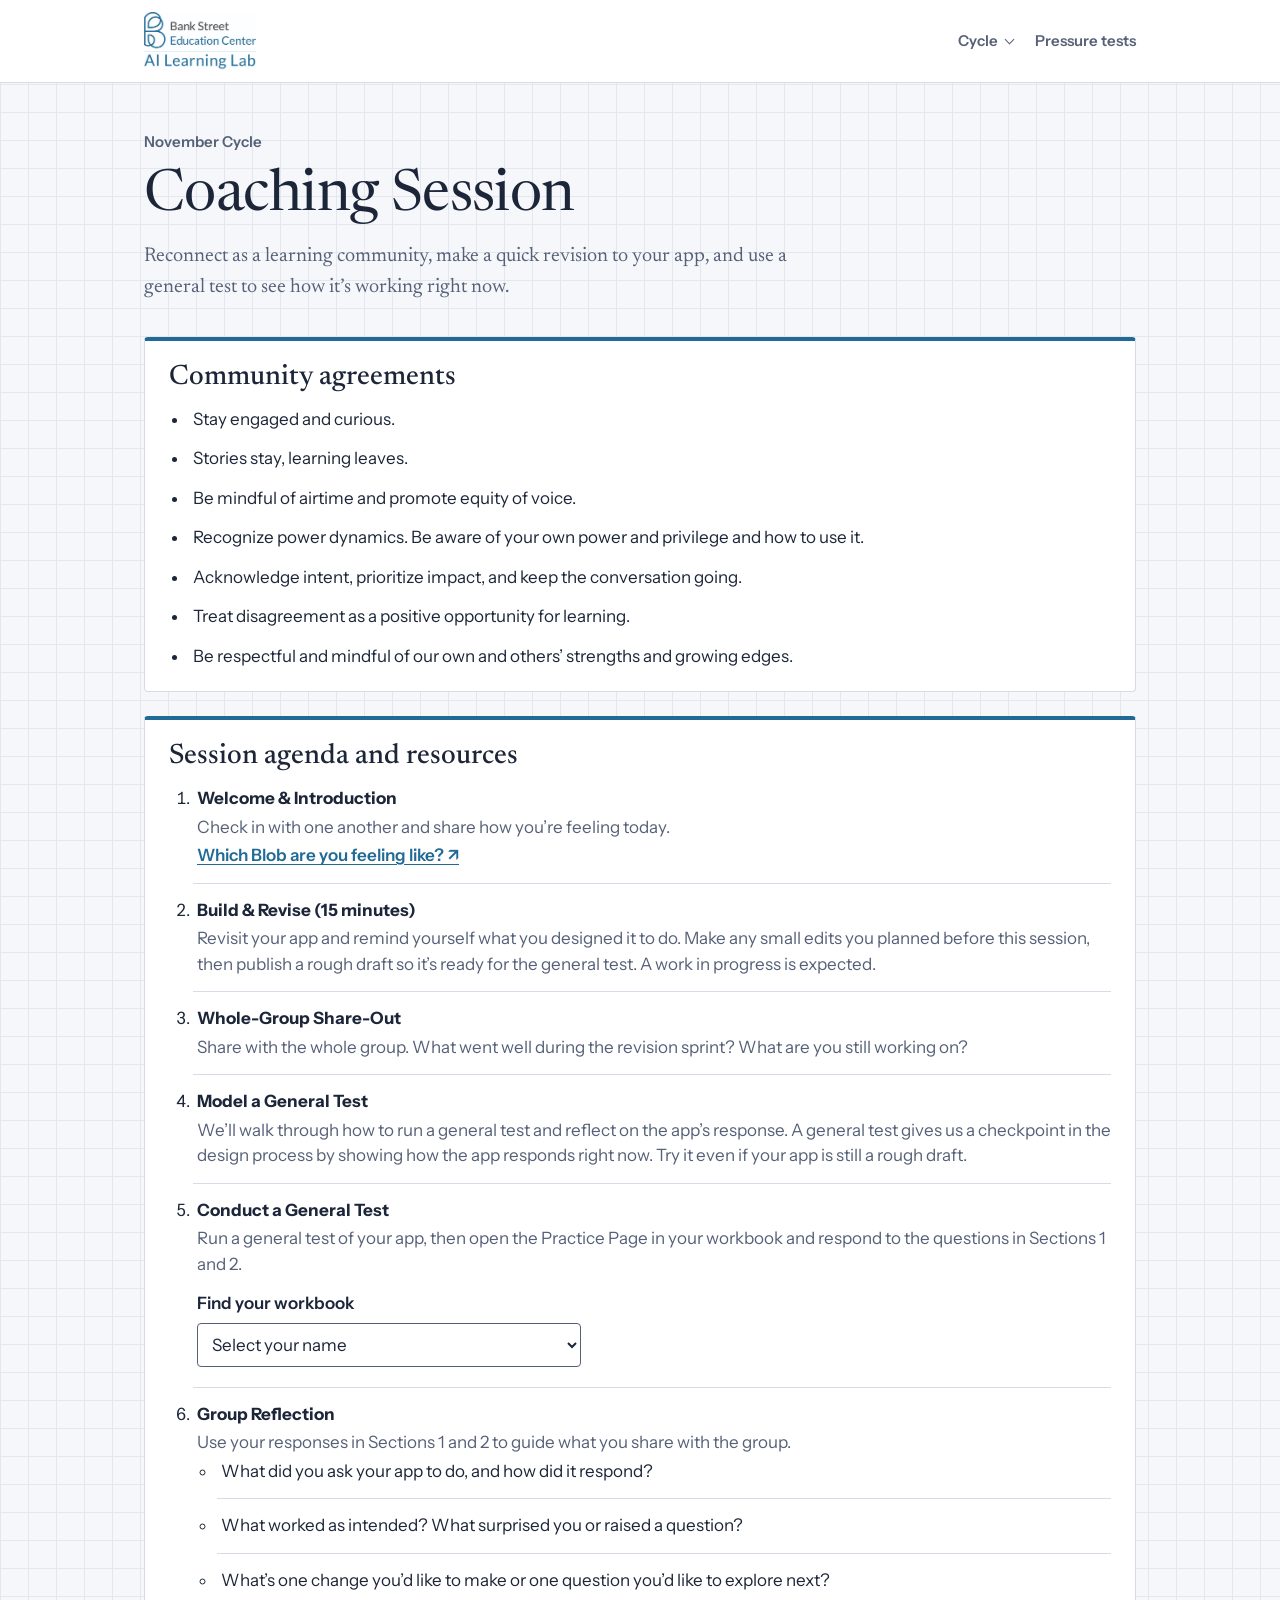
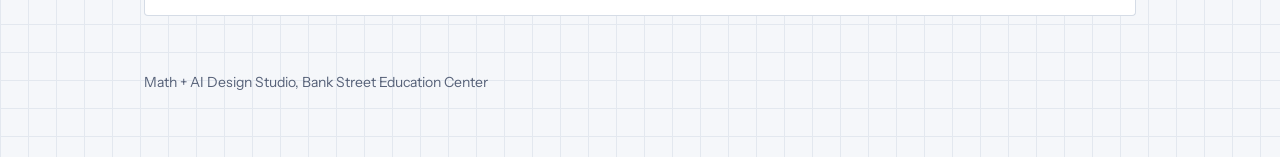
==== index.html @ d67d72a9 "Add files via upload" ====
<!DOCTYPE html>
<html lang="en">
<head>
<meta charset="utf-8">
<meta name="viewport" content="width=device-width, initial-scale=1, viewport-fit=cover">
<title>November Cycle · Math + AI Design Studio</title>
<link rel="preconnect" href="https://fonts.googleapis.com">
<link rel="preconnect" href="https://fonts.gstatic.com" crossorigin>
<link href="https://fonts.googleapis.com/css2?family=Instrument+Sans:wght@400;500;600;700&family=Newsreader:ital,opsz,wght@0,6..72,400;0,6..72,500;1,6..72,400&display=swap" rel="stylesheet">
<link rel="stylesheet" href="/styles.css">
</head>
<body>
<nav class="site-nav" id="site-nav" aria-label="Studio navigation">
  <div class="inner">
    <span class="brand">
      <img src="/ed-center-ai-logo.jpg" alt="Bank Street Education Center AI Learning Lab" width="512" height="266">
    </span>
    <ul>
      <li>
        <details class="cycle-menu">
          <summary>Cycle</summary>
          <ul class="cycle-options">
            <li><a href="/" aria-current="page">November Cycle</a></li>
            <li><a href="/december-cycle.html">December Cycle</a></li>
          </ul>
        </details>
      </li>
      <li><a href="/pressure-tests.html">Pressure tests</a></li>
    </ul>
  </div>
</nav>
<main class="wrap">
  <p class="coach-date">November Cycle</p>
  <h1>Coaching Session</h1>
  <p class="lede">Reconnect as a learning community, make a quick revision to your app, and use a general test to see how it’s working right now.</p>
  <div class="coach-sections">
    <section class="coach-card" aria-labelledby="agreements">
      <h2 id="agreements">Community agreements</h2>
      <ul>
        <li>Stay engaged and curious.</li>
        <li>Stories stay, learning leaves.</li>
        <li>Be mindful of airtime and promote equity of voice.</li>
        <li>Recognize power dynamics. Be aware of your own power and privilege and how to use it.</li>
        <li>Acknowledge intent, prioritize impact, and keep the conversation going.</li>
        <li>Treat disagreement as a positive opportunity for learning.</li>
        <li>Be respectful and mindful of our own and others’ strengths and growing edges.</li>
      </ul>
    </section>
    <section class="coach-card" aria-labelledby="agenda">
      <h2 id="agenda">Session agenda and resources</h2>
      <ol>
        <li>
          <strong>Welcome &amp; Introduction</strong>
          <p>Check in with one another and share how you’re feeling today.</p>
          <a href="/community-builder.jpg" target="_blank" rel="noopener">Which Blob are you feeling like? ↗</a>
        </li>
        <li>
          <strong>Build &amp; Revise (15 minutes)</strong>
          <p>Revisit your app and remind yourself what you designed it to do. Make any small edits you planned before this session, then publish a rough draft so it’s ready for the general test. A work in progress is expected.</p>
        </li>
        <li>
          <strong>Whole-Group Share-Out</strong>
          <p>Share with the whole group. What went well during the revision sprint? What are you still working on?</p>
        </li>
        <li>
          <strong>Model a General Test</strong>
          <p>We’ll walk through how to run a general test and reflect on the app’s response. A general test gives us a checkpoint in the design process by showing how the app responds right now. Try it even if your app is still a rough draft.</p>
        </li>
        <li>
          <strong>Conduct a General Test</strong>
          <p>Run a general test of your app, then open the Practice Page in your workbook and respond to the questions in Sections 1 and 2.</p>
          <div class="participant-apps" data-workbook-lookup>
            <label for="own-workbook">Find your workbook</label>
            <select id="own-workbook" disabled>
              <option value="">Select your name</option>
            </select>
            <p class="participant-status" role="status"></p>
            <div class="participant-result" aria-live="polite">
              <a data-workbook-link target="_blank" rel="noopener noreferrer" hidden></a>
            </div>
            <noscript><p>Enable JavaScript to look up a workbook by name.</p></noscript>
          </div>
        </li>
        <li>
          <strong>Group Reflection</strong>
          <p>Use your responses in Sections 1 and 2 to guide what you share with the group.</p>
          <ul>
            <li>What did you ask your app to do, and how did it respond?</li>
            <li>What worked as intended? What surprised you or raised a question?</li>
            <li>What’s one change you’d like to make or one question you’d like to explore next?</li>
          </ul>
        </li>
      </ol>
    </section>
  </div>
  <footer>Math + AI Design Studio, Bank Street Education Center</footer>
</main>
<script src="./participant-workbooks.js" defer></script>
<script src="/cycle-menu.js" defer></script>
</body>
</html>
---- styles.css ----
:root{
  --bg:#F5F7FA; --grid:#E3E8EF; --surface:#FFFFFF; --ink:#1C2638; --muted:#566178; --line:#D5DCE6;
  --c-bias:#005A98; --c-syc:#F0612E; --c-tp:#00A1E2; --c-site:#216A95;
  --chip:#EEF1F6; --onaccent:#FFFFFF;
  --serif:"Newsreader", Georgia, "Times New Roman", serif;
  --sans:"Instrument Sans", "Helvetica Neue", Arial, sans-serif;
  color-scheme: light;
  box-sizing:border-box;
  padding-top:env(safe-area-inset-top,0px);
  padding-bottom:env(safe-area-inset-bottom,0px);
}
@media (prefers-color-scheme: dark){
  :root:not([data-theme="light"]){
    --bg:#121821; --grid:#1C2430; --surface:#18202C; --ink:#E7ECF3; --muted:#A3AEBF; --line:#2C3747;
    --c-bias:#B7E2EE; --c-syc:#F0612E; --c-tp:#00A1E2; --c-site:#85ADC5; --chip:#222C3A; --onaccent:#121821; color-scheme:dark;
  }
}
:root[data-theme="dark"]{
  --bg:#121821; --grid:#1C2430; --surface:#18202C; --ink:#E7ECF3; --muted:#A3AEBF; --line:#2C3747;
  --c-bias:#B7E2EE; --c-syc:#F0612E; --c-tp:#00A1E2; --c-site:#85ADC5; --chip:#222C3A; --onaccent:#121821; color-scheme:dark;
}
*,*::before,*::after{box-sizing:inherit}
html{scroll-padding-top:env(safe-area-inset-top,0px)}
body{
  margin:0; background:var(--bg); color:var(--ink); font-family:var(--sans); font-size:17px; line-height:1.5;
  background-image:linear-gradient(var(--grid) 1px, transparent 1px), linear-gradient(90deg, var(--grid) 1px, transparent 1px);
  background-size:28px 28px; min-height:100vh;
}
.wrap{max-width:1040px; margin:0 auto; padding:48px 24px 64px}
h1{font-family:var(--serif); font-weight:400; font-size:clamp(36px,6vw,58px); line-height:1.05; letter-spacing:-.01em; margin:0 0 14px; max-width:18ch}
.lede{font-family:var(--serif); font-size:20px; line-height:1.55; color:var(--muted); max-width:60ch; margin:0 0 14px}
.note{font-size:15px; color:var(--muted); max-width:60ch; margin:0 0 40px}
.draft{display:inline-block; font-size:13px; font-weight:600; color:color-mix(in srgb, var(--accent) 54%, var(--ink)); border:1px solid var(--accent); border-radius:999px; padding:2px 10px; vertical-align:middle}

.cats{display:grid; grid-template-columns:repeat(auto-fill,minmax(min(100%, 290px),1fr)); gap:18px}
.cat{
  all:unset; box-sizing:border-box; cursor:pointer; display:flex; flex-direction:column; gap:10px;
  background:var(--surface); border:1px solid var(--line); border-radius:4px; padding:22px 22px 20px 28px;
  position:relative; min-height:200px; transition:transform .15s ease, border-color .15s ease;
}
.cat::before{content:""; position:absolute; left:0; top:0; bottom:0; width:6px; background:var(--accent); border-radius:4px 0 0 4px}
.cat:hover{transform:translateY(-2px); border-color:color-mix(in srgb, var(--accent) 54%, var(--ink))}
.cat:focus-visible,.test:focus-visible,button:focus-visible{outline:3px solid var(--accent, var(--c-syc)); outline-offset:3px}
.cat h2{font-family:var(--serif); font-weight:500; font-size:28px; line-height:1.15; margin:0}
.cat p{margin:0; color:var(--muted); font-size:16px}
.count{margin-top:auto; font-size:14px; font-weight:600; color:color-mix(in srgb, var(--accent) 54%, var(--ink))}

.back{all:unset; cursor:pointer; font-size:15px; font-weight:600; color:var(--muted); display:inline-flex; align-items:center; gap:8px; margin-bottom:26px; padding:6px 2px}
.back:hover{color:var(--ink)}
.cat-head{border-left:6px solid var(--accent); padding-left:20px; margin-bottom:34px}
.cat-head h1{margin-bottom:10px}
.tests{display:grid; grid-template-columns:repeat(auto-fill,minmax(min(100%, 300px),1fr)); gap:16px}
.test{
  all:unset; box-sizing:border-box; cursor:pointer; background:var(--surface); border:1px solid var(--line);
  border-top:4px solid var(--accent); border-radius:4px; padding:20px; display:flex; flex-direction:column; gap:8px; transition:border-color .15s ease;
}
.test:hover{border-color:color-mix(in srgb, var(--accent) 54%, var(--ink))}
.test .num{font-size:14px; font-weight:600; color:color-mix(in srgb, var(--accent) 54%, var(--ink))}
.test h3{font-family:var(--serif); font-weight:500; font-size:23px; line-height:1.2; margin:0}
.test p{margin:0; color:var(--muted); font-size:16px}

.overlay{position:fixed; inset:0; z-index:20; background:var(--bg); overflow-y:auto; padding-top:env(safe-area-inset-top,0px); padding-bottom:env(safe-area-inset-bottom,0px); animation:rise .22s ease-out}
@keyframes rise{from{opacity:0; transform:translateY(16px)} to{opacity:1; transform:none}}
@media (prefers-reduced-motion: reduce){ .overlay{animation:none} .cat{transition:none} }
.sheet{max-width:820px; margin:0 auto; padding:28px 24px 72px}
.close{all:unset; cursor:pointer; position:sticky; top:12px; float:right; width:44px; height:44px; border-radius:50%; display:grid; place-items:center; background:var(--surface); border:1px solid var(--line); color:var(--ink); z-index:2}
.close:hover{border-color:color-mix(in srgb, var(--accent) 54%, var(--ink))}
.sheet .num{font-size:15px; font-weight:600; color:color-mix(in srgb, var(--accent) 54%, var(--ink)); margin:8px 0 6px}
.sheet h1{margin-bottom:16px}
.purpose{font-family:var(--serif); font-size:20px; line-height:1.6; margin:0 0 30px; max-width:62ch}
h2.sec{font-family:var(--serif); font-weight:500; font-size:28px; margin:44px 0 6px}
.sec-note{color:var(--muted); font-size:16px; margin:0 0 16px}
.steps{list-style:none; counter-reset:s; margin:0; padding:0}
.steps li{counter-increment:s; position:relative; padding:14px 0 14px 54px; border-top:1px solid var(--line); font-size:17px; line-height:1.55}
.steps li:last-child{border-bottom:1px solid var(--line)}
.steps li::before{content:counter(s); position:absolute; left:0; top:12px; width:34px; height:34px; border-radius:50%; background:var(--accent); color:var(--onaccent); font-weight:700; font-size:16px; display:grid; place-items:center}
.steps li.general{counter-increment:none}
.steps li.general::before{content:"✓"}
.steps li b{font-weight:600}
.tablewrap{overflow-x:auto; background:var(--surface); border:1px solid var(--line); border-radius:4px}
table{border-collapse:collapse; width:100%; min-width:600px; font-size:16px}
th,td{text-align:left; vertical-align:top; padding:12px 14px; border-bottom:1px solid var(--line)}
tr:last-child td{border-bottom:none}
th{font-size:14px; font-weight:600; color:var(--muted); background:var(--chip)}
td:first-child{font-weight:600; width:22%}
td.ex{font-family:var(--serif); font-style:italic; font-size:17px}
.questions{background:var(--surface); border:1px solid var(--line); border-left:6px solid var(--accent); border-radius:4px; padding:6px 20px}
.questions p{margin:12px 0; font-family:var(--serif); font-size:19px}
.revise{font-size:17px; margin:18px 0 0; max-width:62ch}
.actions{display:flex; flex-wrap:wrap; gap:12px; margin-top:36px}
.workbook{font:600 16px var(--sans); padding:14px 22px; border-radius:4px; background:var(--accent); color:var(--onaccent); text-decoration:none; border:1px solid var(--accent)}
.workbook:hover{filter:brightness(1.08)}
.workbook:focus-visible{outline:3px solid var(--accent); outline-offset:3px}
.results{ font:600 16px var(--sans); padding:14px 22px; border-radius:4px; border:1px dashed var(--line); background:var(--chip); color:var(--muted); cursor:not-allowed}
.results span{font-weight:400}
footer{margin-top:56px; font-size:14px; color:var(--muted)}

.site-nav{border-bottom:1px solid var(--line);background:var(--surface)}
.site-nav .inner{max-width:1040px;margin:auto;padding:12px 24px;display:flex;align-items:center;justify-content:space-between;gap:10px 28px;flex-wrap:wrap}
.brand{display:inline-flex;align-items:center;gap:12px;max-width:100%;font-weight:700;font-size:16px}
.brand img{display:block;flex:none;width:clamp(88px, 20vw, 112px);height:auto}
.site-nav ul{list-style:none;display:flex;gap:8px 22px;flex-wrap:wrap;margin:0;padding:0}
.site-nav a{color:var(--muted);text-decoration:none;font-size:15px;font-weight:600;padding:4px 0;display:inline-block}
.site-nav a:hover,.site-nav a[aria-current="page"]{color:var(--ink);text-decoration:underline;text-underline-offset:5px}
a:focus-visible,[tabindex="0"]:focus-visible{outline:3px solid var(--c-site);outline-offset:3px}
.coach-date{margin:0 0 12px;font-size:15px;color:var(--muted);font-weight:600}
.coach-sections{display:grid;gap:24px;margin-top:34px}
.coach-card{background:var(--surface);border:1px solid var(--line);border-top:4px solid var(--c-site);border-radius:4px;padding:22px 24px}
.coach-card h2{font:500 28px var(--serif);margin:0 0 16px}
.coach-card ol{padding-left:24px;margin:0}
.coach-card ul{padding-left:20px;margin:0}
.coach-card li{padding-left:4px}
.coach-card li+li{margin-top:14px}
.coach-card ol li+li{border-top:1px solid var(--line);padding-top:14px}
.coach-card li p{margin:3px 0;color:var(--muted)}
.coach-card a{color:var(--c-site);font-weight:600;text-underline-offset:3px}
@media(max-width:450px){.wrap,.sheet{padding-left:16px;padding-right:16px}.site-nav .inner{padding-left:16px;padding-right:16px}.coach-card{padding-left:17px;padding-right:17px}}

.participant-apps{display:grid;justify-items:start;gap:6px;margin:14px 0 4px}
.participant-apps label{font-weight:600}
.participant-apps select{width:min(100%, 24rem);min-height:44px;padding:7px 10px;border:1px solid var(--muted);border-radius:4px;background:var(--surface);color:var(--ink);font:inherit}
.participant-apps select:focus-visible{outline:3px solid var(--c-site);outline-offset:3px}
.participant-apps .participant-status{margin:0}
.participant-apps .participant-status:empty{display:none}

.participant-result:not([hidden]){display:flex;flex-wrap:wrap;gap:6px 18px}

.cycle-menu{position:relative}
.cycle-menu summary{display:flex;align-items:center;gap:8px;padding:4px 0;color:var(--muted);font-size:15px;font-weight:600;list-style:none;cursor:pointer}
.cycle-menu summary::-webkit-details-marker{display:none}
.cycle-menu summary::after{content:"";width:6px;height:6px;border:solid currentColor;border-width:0 1.5px 1.5px 0;transform:translateY(-2px) rotate(45deg)}
.cycle-menu summary:hover,.cycle-menu[open] summary{color:var(--ink)}
.cycle-menu summary:focus-visible{outline:3px solid var(--c-site);outline-offset:3px}
.site-nav .cycle-options{display:block;position:absolute;z-index:5;top:100%;left:0;min-width:max-content;padding:4px;border:1px solid var(--line);border-radius:4px;background:var(--surface);box-shadow:0 8px 18px rgb(0 0 0 / 12%)}
.site-nav .cycle-options a{display:block;padding:8px 12px;border-radius:3px}
.site-nav .cycle-options a:hover,.site-nav .cycle-options a[aria-current="page"]{background:var(--chip)}
@media (pointer:coarse){
  .cycle-menu summary,.site-nav .cycle-options a{min-height:44px;align-content:center}
}

[data-cat="sycophancy"], [data-cat="thought-preservation"]{--onaccent:#121821}
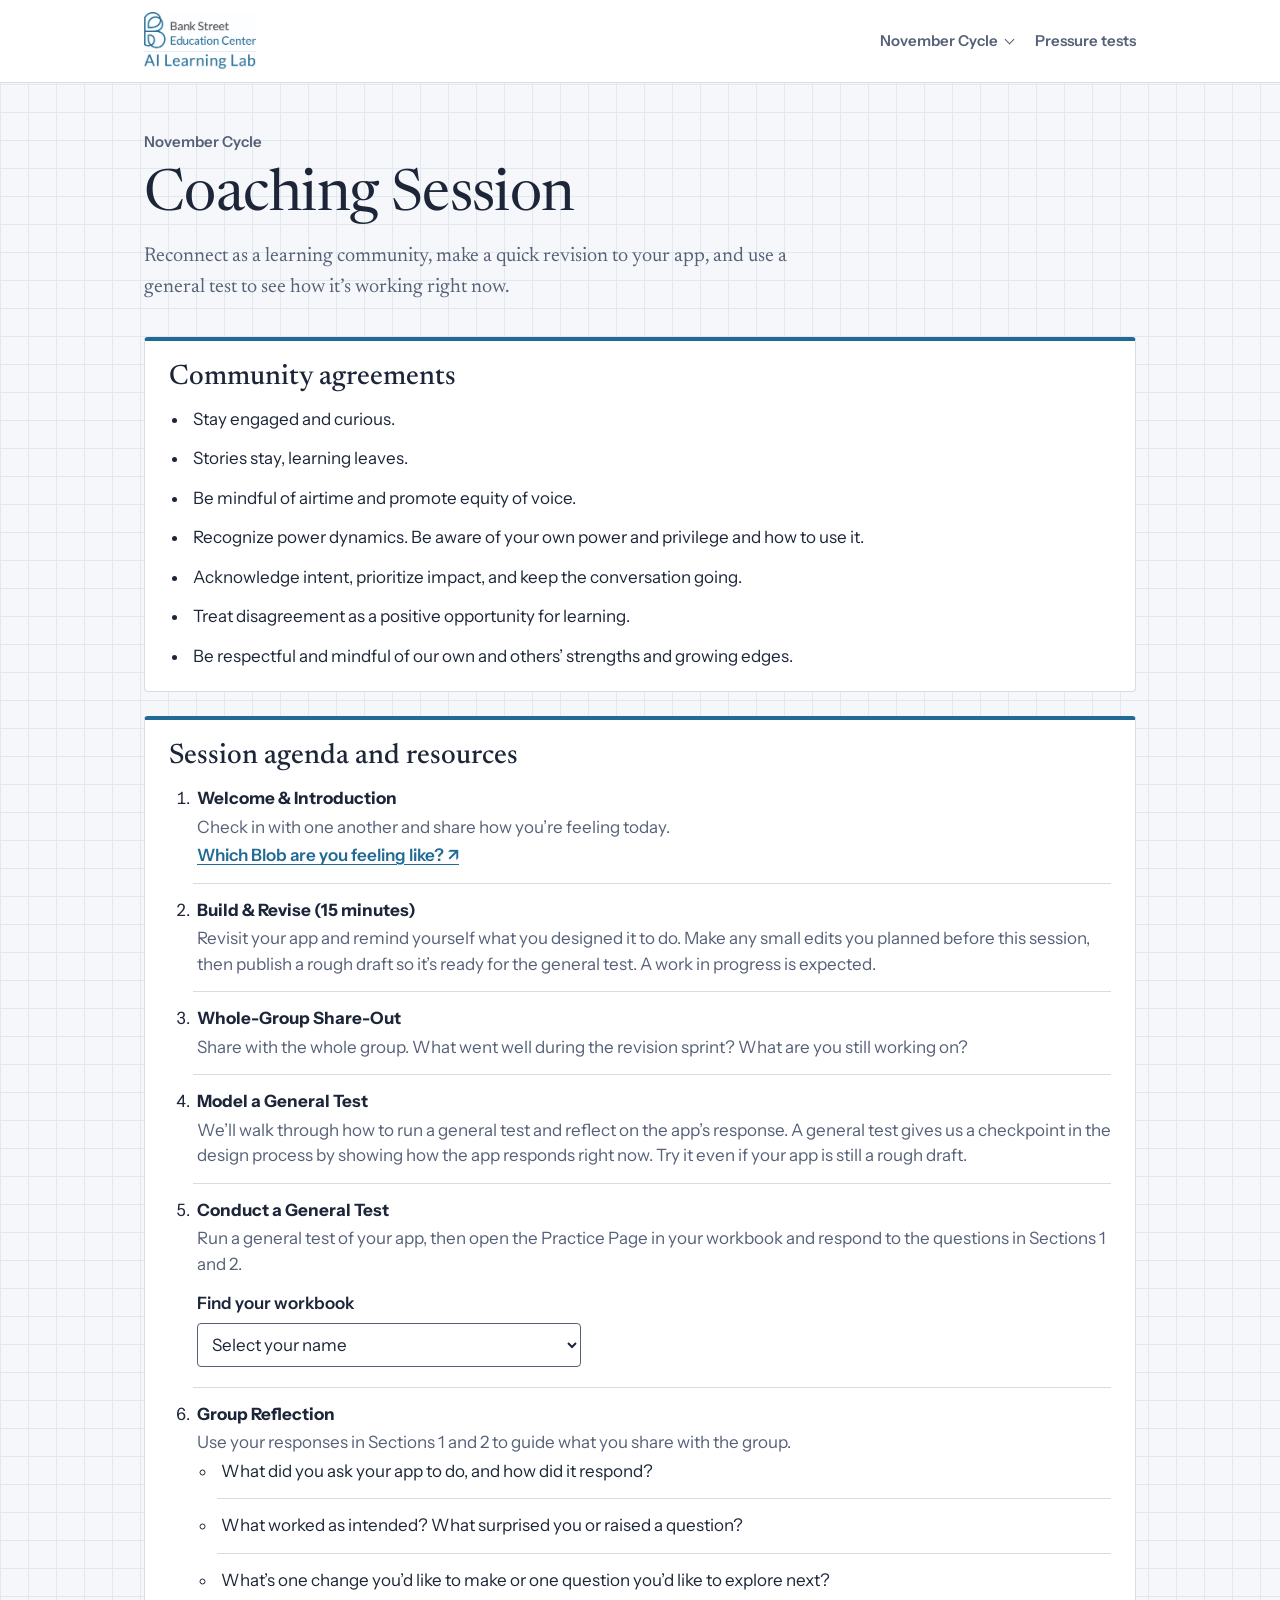
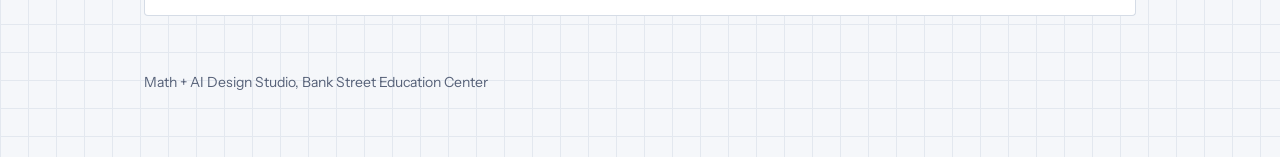
==== commit db48b2b2: "Add files via upload" ====
--- a/index.html
+++ b/index.html
@@ -18,9 +18,8 @@
     <ul>
       <li>
         <details class="cycle-menu">
-          <summary>Cycle</summary>
+          <summary>November Cycle</summary>
           <ul class="cycle-options">
-            <li><a href="/" aria-current="page">November Cycle</a></li>
             <li><a href="/december-cycle.html">December Cycle</a></li>
           </ul>
         </details>
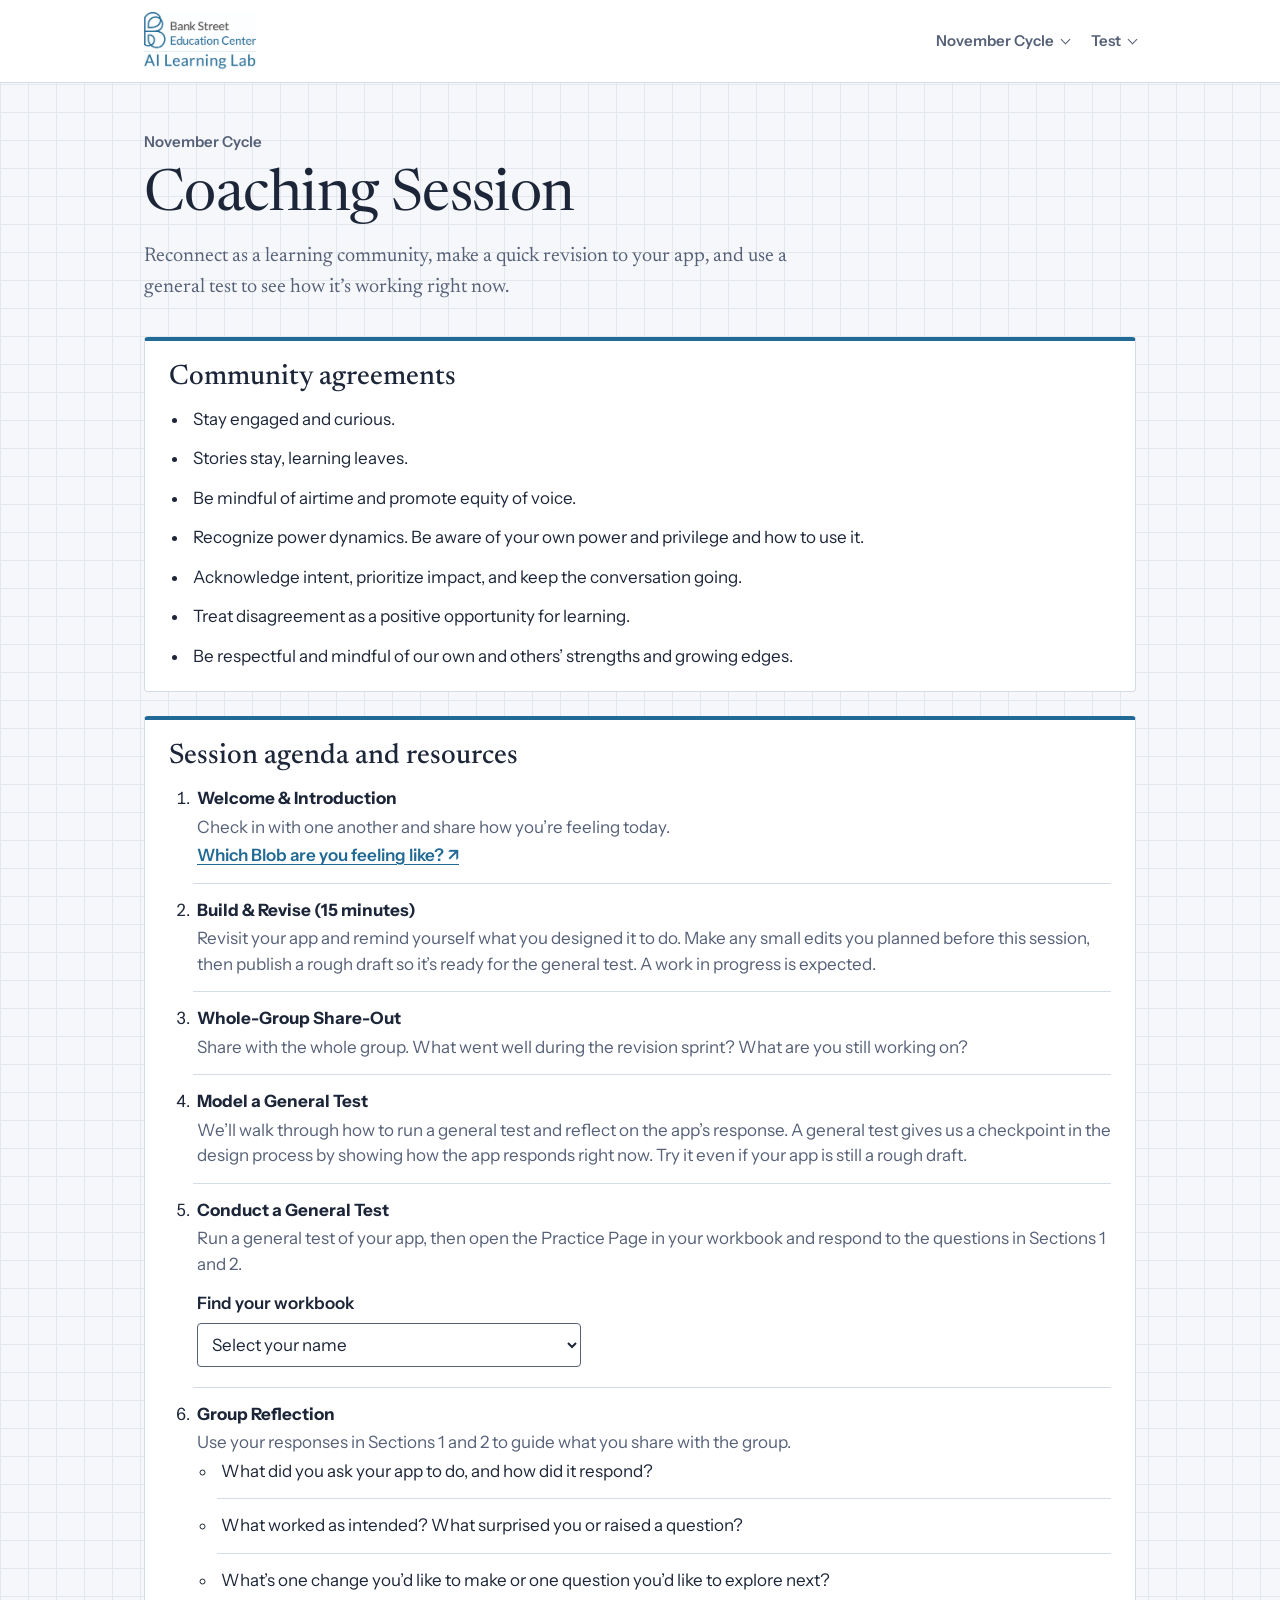
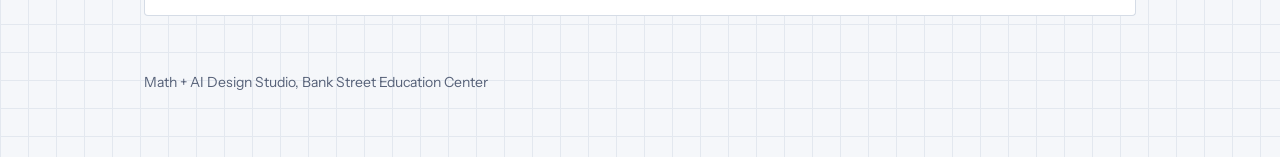
==== commit 0aaa5cb0: "Add files via upload" ====
--- a/index.html
+++ b/index.html
@@ -17,14 +17,22 @@
     </span>
     <ul>
       <li>
-        <details class="cycle-menu">
+        <details class="nav-menu">
           <summary>November Cycle</summary>
-          <ul class="cycle-options">
+          <ul class="nav-options">
             <li><a href="/december-cycle.html">December Cycle</a></li>
           </ul>
         </details>
       </li>
-      <li><a href="/pressure-tests.html">Pressure tests</a></li>
+      <li>
+        <details class="nav-menu test-menu">
+          <summary>Test</summary>
+          <ul class="nav-options">
+            <li><a href="/general-test.html">General Test</a></li>
+            <li><a href="/pressure-tests.html">Pressure Tests</a></li>
+          </ul>
+        </details>
+      </li>
     </ul>
   </div>
 </nav>
--- a/styles.css
+++ b/styles.css
@@ -125,17 +125,18 @@
 
 .participant-result:not([hidden]){display:flex;flex-wrap:wrap;gap:6px 18px}
 
-.cycle-menu{position:relative}
-.cycle-menu summary{display:flex;align-items:center;gap:8px;padding:4px 0;color:var(--muted);font-size:15px;font-weight:600;list-style:none;cursor:pointer}
-.cycle-menu summary::-webkit-details-marker{display:none}
-.cycle-menu summary::after{content:"";width:6px;height:6px;border:solid currentColor;border-width:0 1.5px 1.5px 0;transform:translateY(-2px) rotate(45deg)}
-.cycle-menu summary:hover,.cycle-menu[open] summary{color:var(--ink)}
-.cycle-menu summary:focus-visible{outline:3px solid var(--c-site);outline-offset:3px}
-.site-nav .cycle-options{display:block;position:absolute;z-index:5;top:100%;left:0;min-width:max-content;padding:4px;border:1px solid var(--line);border-radius:4px;background:var(--surface);box-shadow:0 8px 18px rgb(0 0 0 / 12%)}
-.site-nav .cycle-options a{display:block;padding:8px 12px;border-radius:3px}
-.site-nav .cycle-options a:hover,.site-nav .cycle-options a[aria-current="page"]{background:var(--chip)}
+.nav-menu{position:relative}
+.nav-menu summary{display:flex;align-items:center;gap:8px;padding:4px 0;color:var(--muted);font-size:15px;font-weight:600;list-style:none;cursor:pointer}
+.nav-menu summary::-webkit-details-marker{display:none}
+.nav-menu summary::after{content:"";width:6px;height:6px;border:solid currentColor;border-width:0 1.5px 1.5px 0;transform:translateY(-2px) rotate(45deg)}
+.nav-menu summary:hover,.nav-menu[open] summary{color:var(--ink)}
+.nav-menu summary:focus-visible{outline:3px solid var(--c-site);outline-offset:3px}
+.site-nav .nav-options{display:block;position:absolute;z-index:5;top:100%;left:0;min-width:max-content;padding:4px;border:1px solid var(--line);border-radius:4px;background:var(--surface);box-shadow:0 8px 18px rgb(0 0 0 / 12%)}
+.site-nav .test-menu .nav-options{left:auto;right:0}
+.site-nav .nav-options a{display:block;padding:8px 12px;border-radius:3px}
+.site-nav .nav-options a:hover,.site-nav .nav-options a[aria-current="page"]{background:var(--chip)}
 @media (pointer:coarse){
-  .cycle-menu summary,.site-nav .cycle-options a{min-height:44px;align-content:center}
+  .nav-menu summary,.site-nav .nav-options a{min-height:44px;align-content:center}
 }
 
 [data-cat="sycophancy"], [data-cat="thought-preservation"]{--onaccent:#121821}
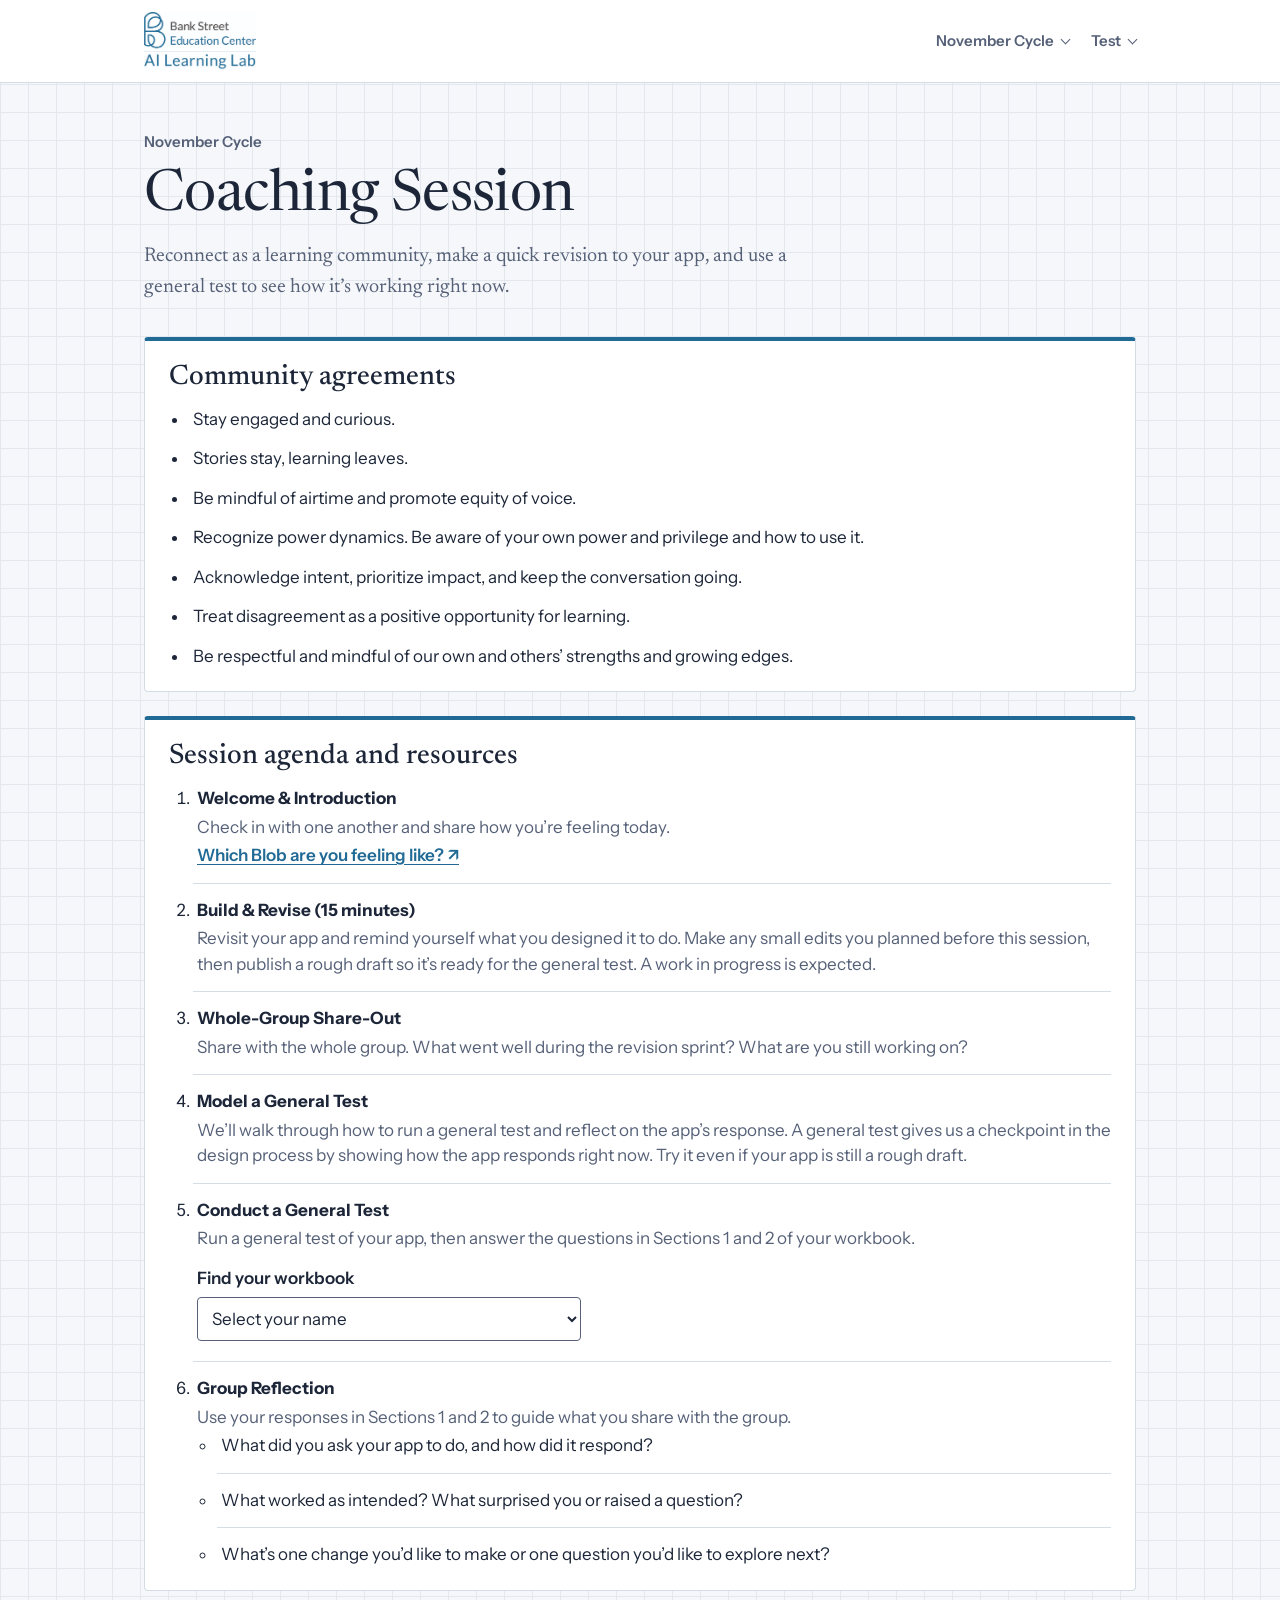
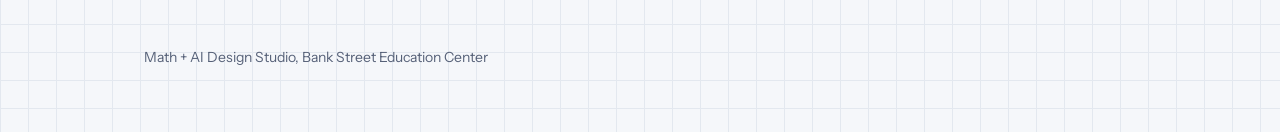
==== commit 85fb9ab0: "Add files via upload" ====
--- a/index.html
+++ b/index.html
@@ -75,7 +75,7 @@
         </li>
         <li>
           <strong>Conduct a General Test</strong>
-          <p>Run a general test of your app, then open the Practice Page in your workbook and respond to the questions in Sections 1 and 2.</p>
+          <p>Run a general test of your app, then answer the questions in Sections 1 and 2 of your workbook.</p>
           <div class="participant-apps" data-workbook-lookup>
             <label for="own-workbook">Find your workbook</label>
             <select id="own-workbook" disabled>
--- a/styles.css
+++ b/styles.css
@@ -77,6 +77,8 @@
 .steps li.general{counter-increment:none}
 .steps li.general::before{content:"✓"}
 .steps li b{font-weight:600}
+.general-test{--accent:var(--c-site)}
+.protocol-purpose .purpose{margin:0}
 .tablewrap{overflow-x:auto; background:var(--surface); border:1px solid var(--line); border-radius:4px}
 table{border-collapse:collapse; width:100%; min-width:600px; font-size:16px}
 th,td{text-align:left; vertical-align:top; padding:12px 14px; border-bottom:1px solid var(--line)}
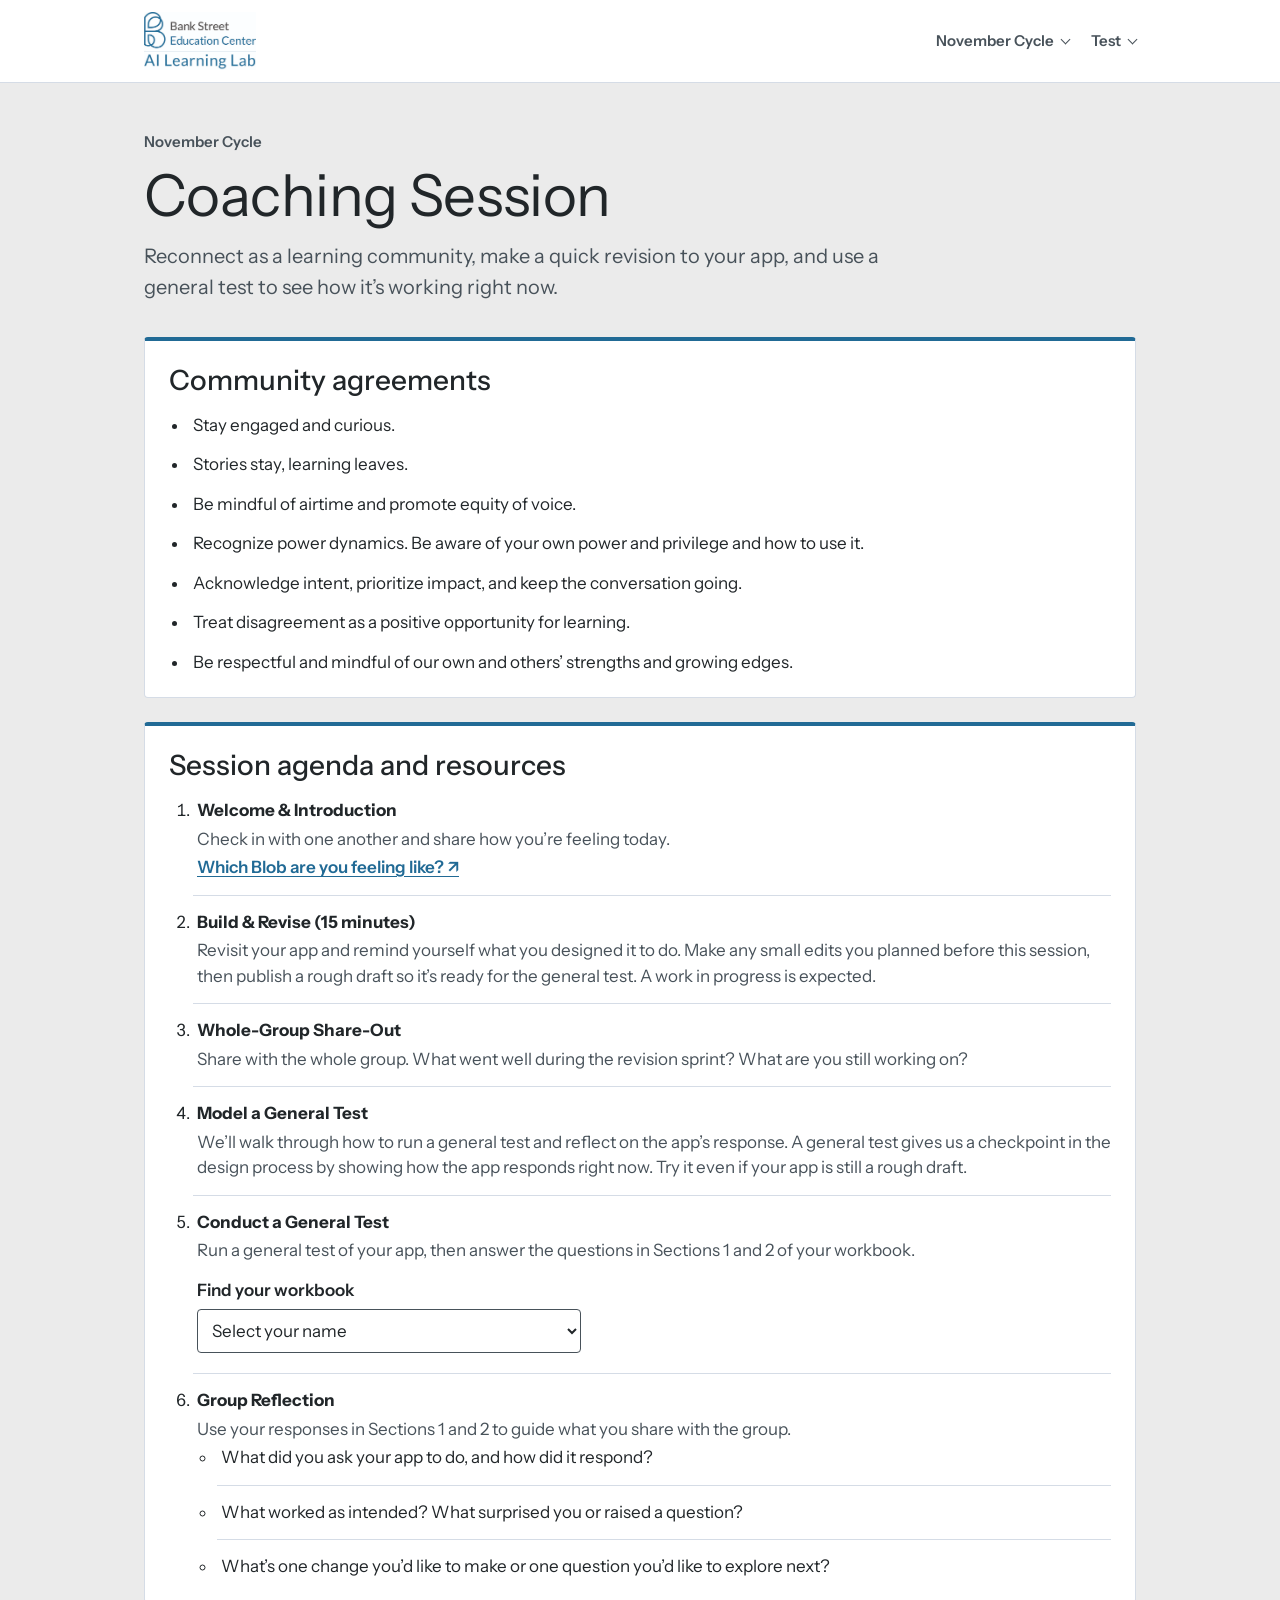
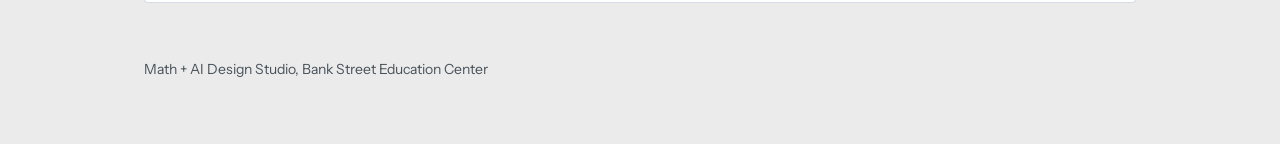
==== commit bc037685: "Add files via upload" ====
--- a/index.html
+++ b/index.html
@@ -6,7 +6,7 @@
 <title>November Cycle · Math + AI Design Studio</title>
 <link rel="preconnect" href="https://fonts.googleapis.com">
 <link rel="preconnect" href="https://fonts.gstatic.com" crossorigin>
-<link href="https://fonts.googleapis.com/css2?family=Instrument+Sans:wght@400;500;600;700&family=Newsreader:ital,opsz,wght@0,6..72,400;0,6..72,500;1,6..72,400&display=swap" rel="stylesheet">
+<link href="https://fonts.googleapis.com/css2?family=Instrument+Sans:wght@400;500;600;700&display=swap" rel="stylesheet">
 <link rel="stylesheet" href="/styles.css">
 </head>
 <body>
--- a/styles.css
+++ b/styles.css
@@ -1,8 +1,7 @@
 :root{
-  --bg:#F5F7FA; --grid:#E3E8EF; --surface:#FFFFFF; --ink:#1C2638; --muted:#566178; --line:#D5DCE6;
+  --bg:#EBEBEB; --surface:#FFFFFF; --ink:#212629; --muted:#48525A; --line:#D5DCE6;
   --c-bias:#005A98; --c-syc:#F0612E; --c-tp:#00A1E2; --c-site:#216A95;
   --chip:#EEF1F6; --onaccent:#FFFFFF;
-  --serif:"Newsreader", Georgia, "Times New Roman", serif;
   --sans:"Instrument Sans", "Helvetica Neue", Arial, sans-serif;
   color-scheme: light;
   box-sizing:border-box;
@@ -11,24 +10,23 @@
 }
 @media (prefers-color-scheme: dark){
   :root:not([data-theme="light"]){
-    --bg:#121821; --grid:#1C2430; --surface:#18202C; --ink:#E7ECF3; --muted:#A3AEBF; --line:#2C3747;
+    --bg:#121821; --surface:#18202C; --ink:#E7ECF3; --muted:#A3AEBF; --line:#2C3747;
     --c-bias:#B7E2EE; --c-syc:#F0612E; --c-tp:#00A1E2; --c-site:#85ADC5; --chip:#222C3A; --onaccent:#121821; color-scheme:dark;
   }
 }
 :root[data-theme="dark"]{
-  --bg:#121821; --grid:#1C2430; --surface:#18202C; --ink:#E7ECF3; --muted:#A3AEBF; --line:#2C3747;
+  --bg:#121821; --surface:#18202C; --ink:#E7ECF3; --muted:#A3AEBF; --line:#2C3747;
   --c-bias:#B7E2EE; --c-syc:#F0612E; --c-tp:#00A1E2; --c-site:#85ADC5; --chip:#222C3A; --onaccent:#121821; color-scheme:dark;
 }
 *,*::before,*::after{box-sizing:inherit}
 html{scroll-padding-top:env(safe-area-inset-top,0px)}
 body{
   margin:0; background:var(--bg); color:var(--ink); font-family:var(--sans); font-size:17px; line-height:1.5;
-  background-image:linear-gradient(var(--grid) 1px, transparent 1px), linear-gradient(90deg, var(--grid) 1px, transparent 1px);
-  background-size:28px 28px; min-height:100vh;
+  min-height:100vh;
 }
 .wrap{max-width:1040px; margin:0 auto; padding:48px 24px 64px}
-h1{font-family:var(--serif); font-weight:400; font-size:clamp(36px,6vw,58px); line-height:1.05; letter-spacing:-.01em; margin:0 0 14px; max-width:18ch}
-.lede{font-family:var(--serif); font-size:20px; line-height:1.55; color:var(--muted); max-width:60ch; margin:0 0 14px}
+h1{font-weight:400; font-size:clamp(36px,6vw,58px); line-height:1.05; letter-spacing:-.01em; margin:0 0 14px; max-width:18ch}
+.lede{font-size:20px; line-height:1.55; color:var(--muted); max-width:60ch; margin:0 0 14px}
 .note{font-size:15px; color:var(--muted); max-width:60ch; margin:0 0 40px}
 .draft{display:inline-block; font-size:13px; font-weight:600; color:color-mix(in srgb, var(--accent) 54%, var(--ink)); border:1px solid var(--accent); border-radius:999px; padding:2px 10px; vertical-align:middle}
 
@@ -41,7 +39,7 @@
 .cat::before{content:""; position:absolute; left:0; top:0; bottom:0; width:6px; background:var(--accent); border-radius:4px 0 0 4px}
 .cat:hover{transform:translateY(-2px); border-color:color-mix(in srgb, var(--accent) 54%, var(--ink))}
 .cat:focus-visible,.test:focus-visible,button:focus-visible{outline:3px solid var(--accent, var(--c-syc)); outline-offset:3px}
-.cat h2{font-family:var(--serif); font-weight:500; font-size:28px; line-height:1.15; margin:0}
+.cat h2{font-weight:500; font-size:28px; line-height:1.15; margin:0}
 .cat p{margin:0; color:var(--muted); font-size:16px}
 .count{margin-top:auto; font-size:14px; font-weight:600; color:color-mix(in srgb, var(--accent) 54%, var(--ink))}
 
@@ -56,7 +54,7 @@
 }
 .test:hover{border-color:color-mix(in srgb, var(--accent) 54%, var(--ink))}
 .test .num{font-size:14px; font-weight:600; color:color-mix(in srgb, var(--accent) 54%, var(--ink))}
-.test h3{font-family:var(--serif); font-weight:500; font-size:23px; line-height:1.2; margin:0}
+.test h3{font-weight:500; font-size:23px; line-height:1.2; margin:0}
 .test p{margin:0; color:var(--muted); font-size:16px}
 
 .overlay{position:fixed; inset:0; z-index:20; background:var(--bg); overflow-y:auto; padding-top:env(safe-area-inset-top,0px); padding-bottom:env(safe-area-inset-bottom,0px); animation:rise .22s ease-out}
@@ -67,8 +65,8 @@
 .close:hover{border-color:color-mix(in srgb, var(--accent) 54%, var(--ink))}
 .sheet .num{font-size:15px; font-weight:600; color:color-mix(in srgb, var(--accent) 54%, var(--ink)); margin:8px 0 6px}
 .sheet h1{margin-bottom:16px}
-.purpose{font-family:var(--serif); font-size:20px; line-height:1.6; margin:0 0 30px; max-width:62ch}
-h2.sec{font-family:var(--serif); font-weight:500; font-size:28px; margin:44px 0 6px}
+.purpose{font-size:20px; line-height:1.6; margin:0 0 30px; max-width:62ch}
+h2.sec{font-weight:500; font-size:28px; margin:44px 0 6px}
 .sec-note{color:var(--muted); font-size:16px; margin:0 0 16px}
 .steps{list-style:none; counter-reset:s; margin:0; padding:0}
 .steps li{counter-increment:s; position:relative; padding:14px 0 14px 54px; border-top:1px solid var(--line); font-size:17px; line-height:1.55}
@@ -78,16 +76,15 @@
 .steps li.general::before{content:"✓"}
 .steps li b{font-weight:600}
 .general-test{--accent:var(--c-site)}
-.protocol-purpose .purpose{margin:0}
 .tablewrap{overflow-x:auto; background:var(--surface); border:1px solid var(--line); border-radius:4px}
 table{border-collapse:collapse; width:100%; min-width:600px; font-size:16px}
 th,td{text-align:left; vertical-align:top; padding:12px 14px; border-bottom:1px solid var(--line)}
 tr:last-child td{border-bottom:none}
 th{font-size:14px; font-weight:600; color:var(--muted); background:var(--chip)}
 td:first-child{font-weight:600; width:22%}
-td.ex{font-family:var(--serif); font-style:italic; font-size:17px}
+td.ex{font-style:italic; font-size:17px}
 .questions{background:var(--surface); border:1px solid var(--line); border-left:6px solid var(--accent); border-radius:4px; padding:6px 20px}
-.questions p{margin:12px 0; font-family:var(--serif); font-size:19px}
+.questions p{margin:12px 0; font-size:19px}
 .revise{font-size:17px; margin:18px 0 0; max-width:62ch}
 .actions{display:flex; flex-wrap:wrap; gap:12px; margin-top:36px}
 .workbook{font:600 16px var(--sans); padding:14px 22px; border-radius:4px; background:var(--accent); color:var(--onaccent); text-decoration:none; border:1px solid var(--accent)}
@@ -107,8 +104,8 @@
 a:focus-visible,[tabindex="0"]:focus-visible{outline:3px solid var(--c-site);outline-offset:3px}
 .coach-date{margin:0 0 12px;font-size:15px;color:var(--muted);font-weight:600}
 .coach-sections{display:grid;gap:24px;margin-top:34px}
-.coach-card{background:var(--surface);border:1px solid var(--line);border-top:4px solid var(--c-site);border-radius:4px;padding:22px 24px}
-.coach-card h2{font:500 28px var(--serif);margin:0 0 16px}
+.coach-card,.protocol-card{background:var(--surface);border:1px solid var(--line);border-top:4px solid var(--c-site);border-radius:4px;padding:22px 24px}
+.coach-card h2{font:500 28px var(--sans);margin:0 0 16px}
 .coach-card ol{padding-left:24px;margin:0}
 .coach-card ul{padding-left:20px;margin:0}
 .coach-card li{padding-left:4px}
@@ -116,7 +113,7 @@
 .coach-card ol li+li{border-top:1px solid var(--line);padding-top:14px}
 .coach-card li p{margin:3px 0;color:var(--muted)}
 .coach-card a{color:var(--c-site);font-weight:600;text-underline-offset:3px}
-@media(max-width:450px){.wrap,.sheet{padding-left:16px;padding-right:16px}.site-nav .inner{padding-left:16px;padding-right:16px}.coach-card{padding-left:17px;padding-right:17px}}
+@media(max-width:450px){.wrap,.sheet{padding-left:16px;padding-right:16px}.site-nav .inner{padding-left:16px;padding-right:16px}.coach-card,.protocol-card{padding-left:17px;padding-right:17px}}
 
 .participant-apps{display:grid;justify-items:start;gap:6px;margin:14px 0 4px}
 .participant-apps label{font-weight:600}
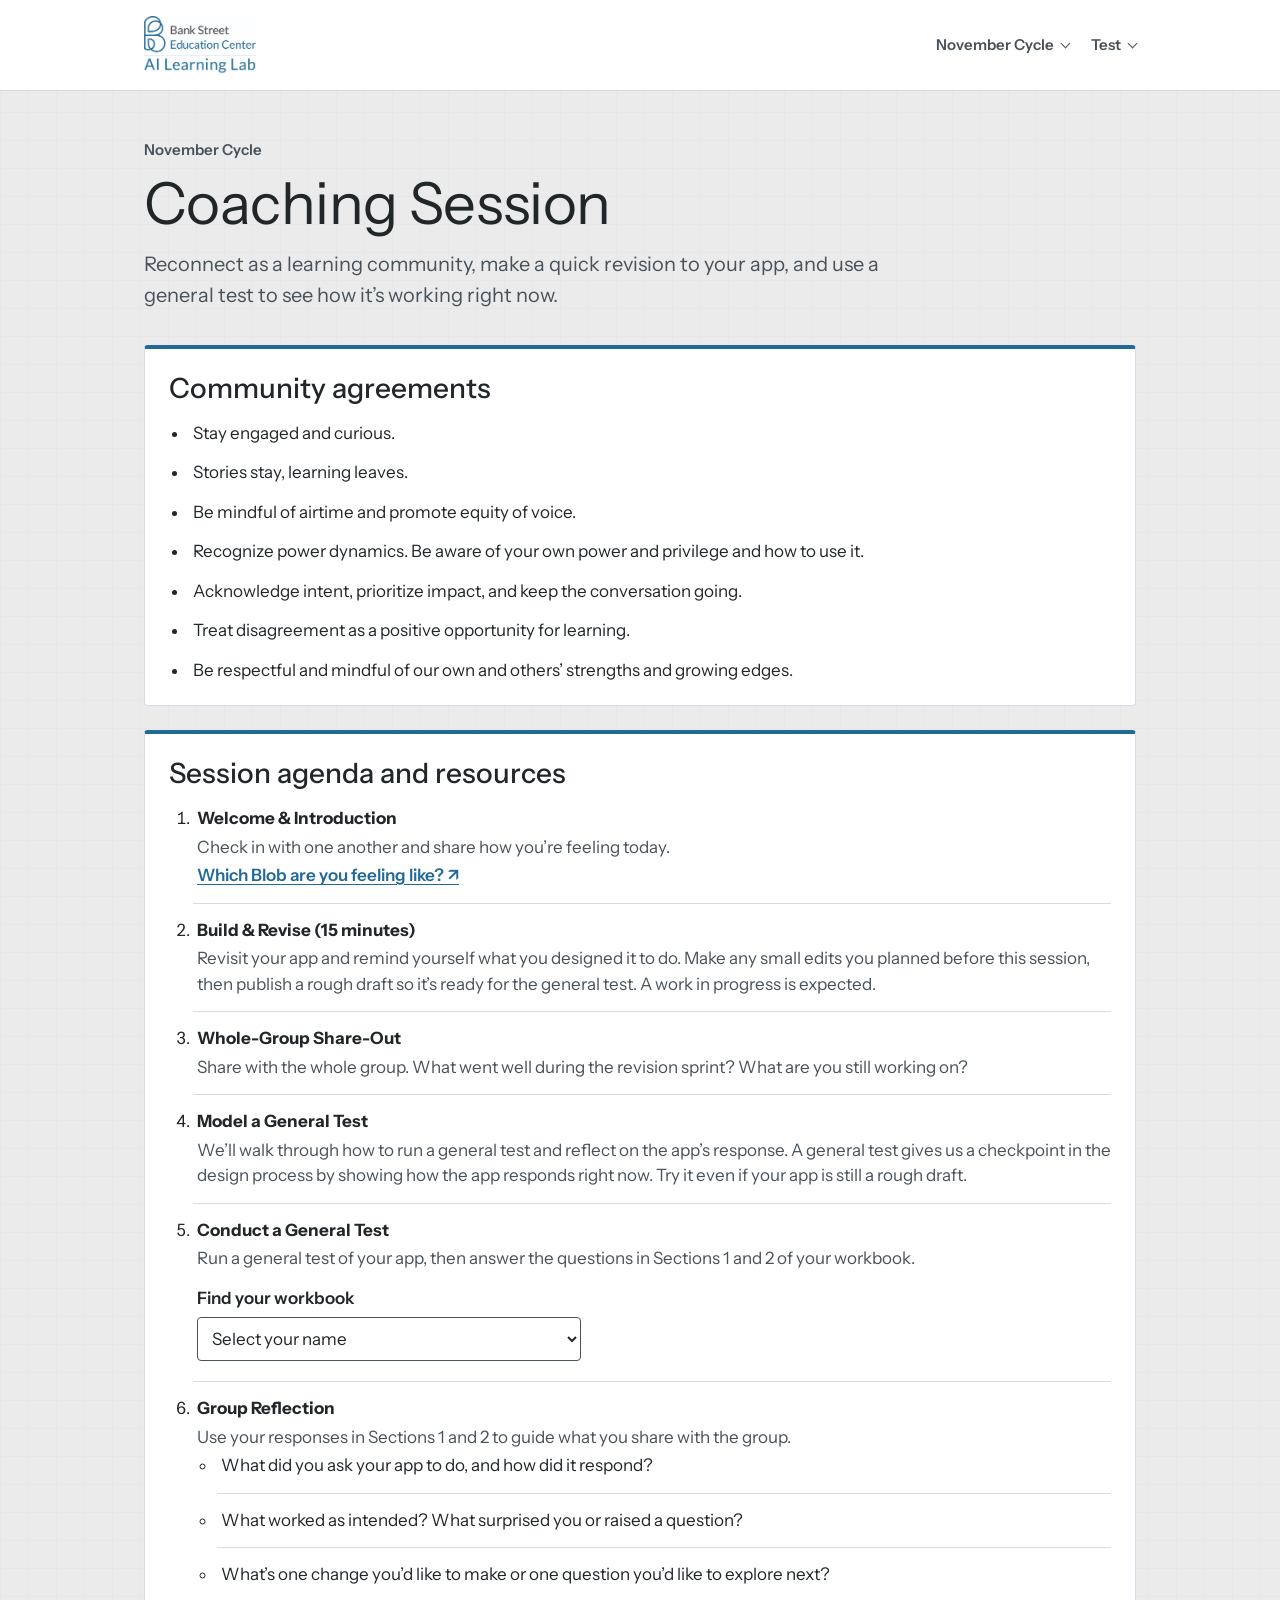
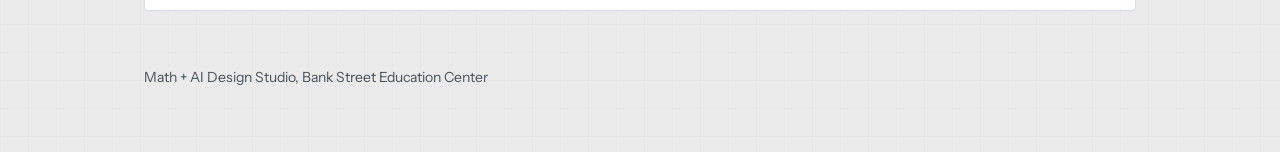
==== commit 2c4e4781: "Add files via upload" ====
--- a/index.html
+++ b/index.html
@@ -12,9 +12,9 @@
 <body>
 <nav class="site-nav" id="site-nav" aria-label="Studio navigation">
   <div class="inner">
-    <span class="brand">
+    <a class="brand" href="/home.html" aria-label="Math + AI Design Studio homepage">
       <img src="/ed-center-ai-logo.jpg" alt="Bank Street Education Center AI Learning Lab" width="512" height="266">
-    </span>
+    </a>
     <ul>
       <li>
         <details class="nav-menu">
--- a/styles.css
+++ b/styles.css
@@ -1,5 +1,5 @@
 :root{
-  --bg:#EBEBEB; --surface:#FFFFFF; --ink:#212629; --muted:#48525A; --line:#D5DCE6;
+  --bg:#EBEBEB; --grid:#E7E7E7; --surface:#FFFFFF; --ink:#212629; --muted:#48525A; --line:#D5DCE6;
   --c-bias:#005A98; --c-syc:#F0612E; --c-tp:#00A1E2; --c-site:#216A95;
   --chip:#EEF1F6; --onaccent:#FFFFFF;
   --sans:"Instrument Sans", "Helvetica Neue", Arial, sans-serif;
@@ -10,12 +10,12 @@
 }
 @media (prefers-color-scheme: dark){
   :root:not([data-theme="light"]){
-    --bg:#121821; --surface:#18202C; --ink:#E7ECF3; --muted:#A3AEBF; --line:#2C3747;
+    --bg:#121821; --grid:#171D26; --surface:#18202C; --ink:#E7ECF3; --muted:#A3AEBF; --line:#2C3747;
     --c-bias:#B7E2EE; --c-syc:#F0612E; --c-tp:#00A1E2; --c-site:#85ADC5; --chip:#222C3A; --onaccent:#121821; color-scheme:dark;
   }
 }
 :root[data-theme="dark"]{
-  --bg:#121821; --surface:#18202C; --ink:#E7ECF3; --muted:#A3AEBF; --line:#2C3747;
+  --bg:#121821; --grid:#171D26; --surface:#18202C; --ink:#E7ECF3; --muted:#A3AEBF; --line:#2C3747;
   --c-bias:#B7E2EE; --c-syc:#F0612E; --c-tp:#00A1E2; --c-site:#85ADC5; --chip:#222C3A; --onaccent:#121821; color-scheme:dark;
 }
 *,*::before,*::after{box-sizing:inherit}
@@ -58,6 +58,10 @@
 .test p{margin:0; color:var(--muted); font-size:16px}
 
 .overlay{position:fixed; inset:0; z-index:20; background:var(--bg); overflow-y:auto; padding-top:env(safe-area-inset-top,0px); padding-bottom:env(safe-area-inset-bottom,0px); animation:rise .22s ease-out}
+body,.overlay{
+  background-image:linear-gradient(var(--grid) 1px, transparent 1px),linear-gradient(90deg,var(--grid) 1px,transparent 1px);
+  background-size:28px 28px;
+}
 @keyframes rise{from{opacity:0; transform:translateY(16px)} to{opacity:1; transform:none}}
 @media (prefers-reduced-motion: reduce){ .overlay{animation:none} .cat{transition:none} }
 .sheet{max-width:820px; margin:0 auto; padding:28px 24px 72px}
@@ -139,3 +143,12 @@
 }
 
 [data-cat="sycophancy"], [data-cat="thought-preservation"]{--onaccent:#121821}
+
+.studio-home h1{max-width:none}
+.studio-home h2{font-size:28px;font-weight:500;margin:0 0 12px}
+.home-links{list-style:none;margin:0;padding:0;display:grid;grid-template-columns:repeat(auto-fit,minmax(min(100%,290px),1fr));gap:16px}
+.home-links a{display:block;height:100%;color:var(--ink);text-decoration:none}
+.home-links a:hover{border-color:var(--c-site)}
+.home-links a:hover h3{text-decoration:underline;text-underline-offset:4px}
+.home-links h3{color:var(--c-site);font-size:21px;line-height:1.3;font-weight:600;margin:0 0 8px}
+.home-links p{color:var(--muted);margin:0}
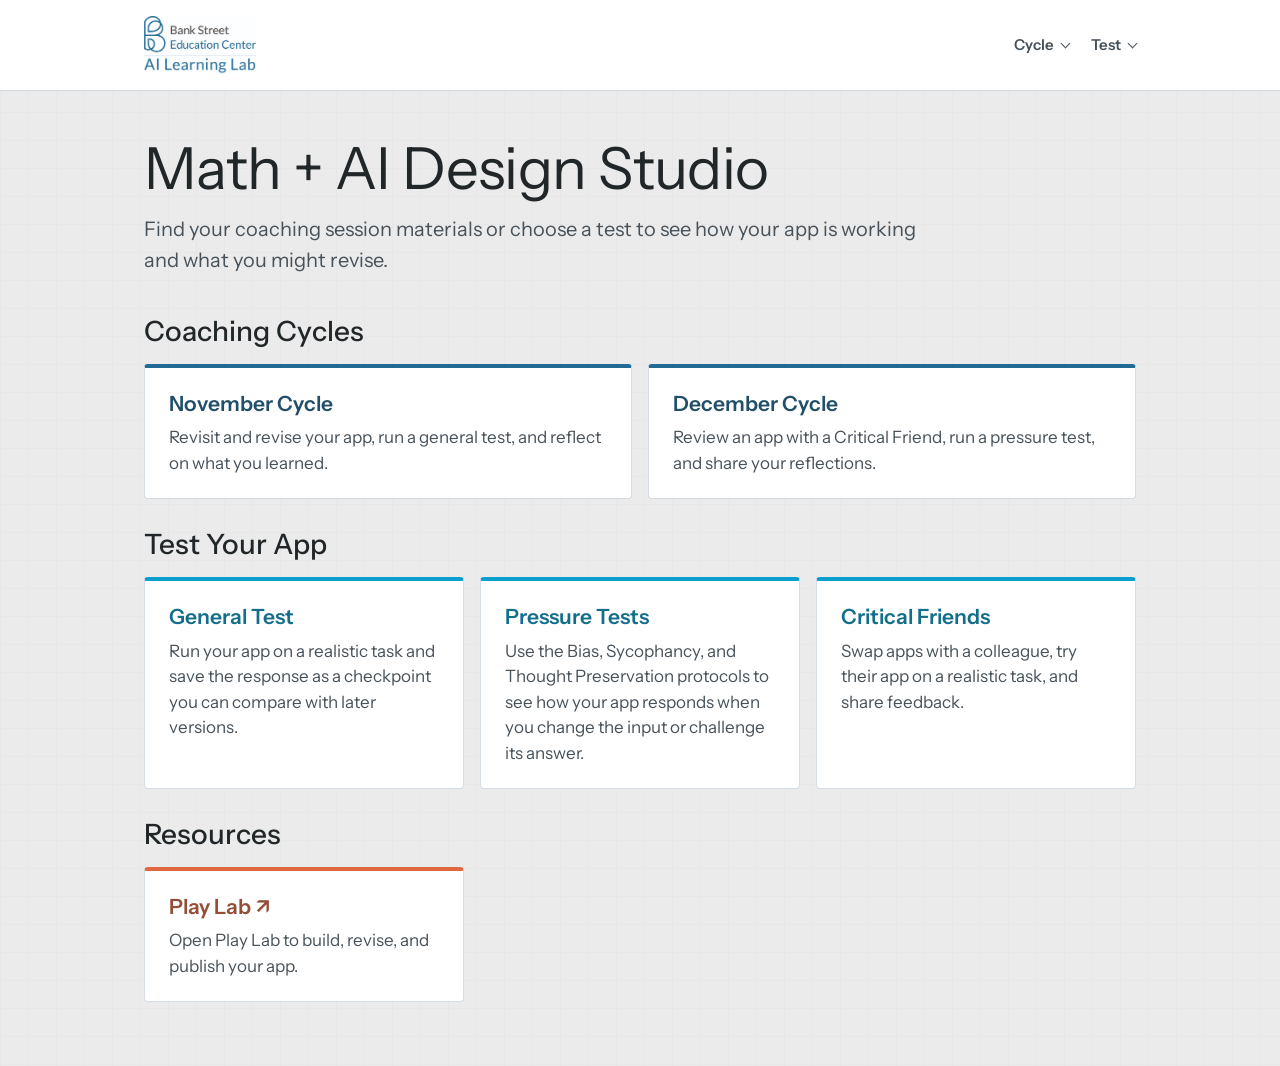
==== commit 24a642ac: "Add files via upload" ====
--- a/index.html
+++ b/index.html
@@ -3,7 +3,7 @@
 <head>
 <meta charset="utf-8">
 <meta name="viewport" content="width=device-width, initial-scale=1, viewport-fit=cover">
-<title>November Cycle · Math + AI Design Studio</title>
+<title>Math + AI Design Studio</title>
 <link rel="preconnect" href="https://fonts.googleapis.com">
 <link rel="preconnect" href="https://fonts.gstatic.com" crossorigin>
 <link href="https://fonts.googleapis.com/css2?family=Instrument+Sans:wght@400;500;600;700&display=swap" rel="stylesheet">
@@ -12,14 +12,15 @@
 <body>
 <nav class="site-nav" id="site-nav" aria-label="Studio navigation">
   <div class="inner">
-    <a class="brand" href="/home.html" aria-label="Math + AI Design Studio homepage">
+    <a class="brand" href="/" aria-current="page" aria-label="Math + AI Design Studio homepage">
       <img src="/ed-center-ai-logo.jpg" alt="Bank Street Education Center AI Learning Lab" width="512" height="266">
     </a>
     <ul>
       <li>
         <details class="nav-menu">
-          <summary>November Cycle</summary>
+          <summary>Cycle</summary>
           <ul class="nav-options">
+            <li><a href="/november-cycle.html">November Cycle</a></li>
             <li><a href="/december-cycle.html">December Cycle</a></li>
           </ul>
         </details>
@@ -30,79 +31,71 @@
           <ul class="nav-options">
             <li><a href="/general-test.html">General Test</a></li>
             <li><a href="/pressure-tests.html">Pressure Tests</a></li>
+            <li><a href="/critical-friends.html">Critical Friends</a></li>
           </ul>
         </details>
       </li>
     </ul>
   </div>
 </nav>
-<main class="wrap">
-  <p class="coach-date">November Cycle</p>
-  <h1>Coaching Session</h1>
-  <p class="lede">Reconnect as a learning community, make a quick revision to your app, and use a general test to see how it’s working right now.</p>
+<main class="wrap studio-home">
+  <h1>Math + AI Design Studio</h1>
+  <p class="lede">Find your coaching session materials or choose a test to see how your app is working and what you might revise.</p>
+
   <div class="coach-sections">
-    <section class="coach-card" aria-labelledby="agreements">
-      <h2 id="agreements">Community agreements</h2>
-      <ul>
-        <li>Stay engaged and curious.</li>
-        <li>Stories stay, learning leaves.</li>
-        <li>Be mindful of airtime and promote equity of voice.</li>
-        <li>Recognize power dynamics. Be aware of your own power and privilege and how to use it.</li>
-        <li>Acknowledge intent, prioritize impact, and keep the conversation going.</li>
-        <li>Treat disagreement as a positive opportunity for learning.</li>
-        <li>Be respectful and mindful of our own and others’ strengths and growing edges.</li>
+    <section class="section-cycles" aria-labelledby="cycles">
+      <h2 id="cycles">Coaching Cycles</h2>
+      <ul class="home-links">
+        <li>
+          <a class="coach-card" href="/november-cycle.html">
+            <h3>November Cycle</h3>
+            <p>Revisit and revise your app, run a general test, and reflect on what you learned.</p>
+          </a>
+        </li>
+        <li>
+          <a class="coach-card" href="/december-cycle.html">
+            <h3>December Cycle</h3>
+            <p>Review an app with a Critical Friend, run a pressure test, and share your reflections.</p>
+          </a>
+        </li>
       </ul>
     </section>
-    <section class="coach-card" aria-labelledby="agenda">
-      <h2 id="agenda">Session agenda and resources</h2>
-      <ol>
+    <section class="section-tests" aria-labelledby="tests">
+      <h2 id="tests">Test Your App</h2>
+      <ul class="home-links">
         <li>
-          <strong>Welcome &amp; Introduction</strong>
-          <p>Check in with one another and share how you’re feeling today.</p>
-          <a href="/community-builder.jpg" target="_blank" rel="noopener">Which Blob are you feeling like? ↗</a>
+          <a class="coach-card" href="/general-test.html">
+            <h3>General Test</h3>
+            <p>Run your app on a realistic task and save the response as a checkpoint you can compare with later versions.</p>
+          </a>
         </li>
         <li>
-          <strong>Build &amp; Revise (15 minutes)</strong>
-          <p>Revisit your app and remind yourself what you designed it to do. Make any small edits you planned before this session, then publish a rough draft so it’s ready for the general test. A work in progress is expected.</p>
+          <a class="coach-card" href="/pressure-tests.html">
+            <h3>Pressure Tests</h3>
+            <p>Use the Bias, Sycophancy, and Thought Preservation protocols to see how your app responds when you change the input or challenge its answer.</p>
+          </a>
         </li>
         <li>
-          <strong>Whole-Group Share-Out</strong>
-          <p>Share with the whole group. What went well during the revision sprint? What are you still working on?</p>
+          <a class="coach-card" href="/critical-friends.html">
+            <h3>Critical Friends</h3>
+            <p>Swap apps with a colleague, try their app on a realistic task, and share feedback.</p>
+          </a>
         </li>
+      </ul>
+    </section>
+    <section class="section-resources" aria-labelledby="resources">
+      <h2 id="resources">Resources</h2>
+      <ul class="home-links resource-links">
         <li>
-          <strong>Model a General Test</strong>
-          <p>We’ll walk through how to run a general test and reflect on the app’s response. A general test gives us a checkpoint in the design process by showing how the app responds right now. Try it even if your app is still a rough draft.</p>
+          <a class="coach-card" href="https://playlab.ai" target="_blank" rel="noopener noreferrer">
+            <h3>Play Lab <span aria-hidden="true">↗</span></h3>
+            <p>Open Play Lab to build, revise, and publish your app.</p>
+          </a>
         </li>
-        <li>
-          <strong>Conduct a General Test</strong>
-          <p>Run a general test of your app, then answer the questions in Sections 1 and 2 of your workbook.</p>
-          <div class="participant-apps" data-workbook-lookup>
-            <label for="own-workbook">Find your workbook</label>
-            <select id="own-workbook" disabled>
-              <option value="">Select your name</option>
-            </select>
-            <p class="participant-status" role="status"></p>
-            <div class="participant-result" aria-live="polite">
-              <a data-workbook-link target="_blank" rel="noopener noreferrer" hidden></a>
-            </div>
-            <noscript><p>Enable JavaScript to look up a workbook by name.</p></noscript>
-          </div>
-        </li>
-        <li>
-          <strong>Group Reflection</strong>
-          <p>Use your responses in Sections 1 and 2 to guide what you share with the group.</p>
-          <ul>
-            <li>What did you ask your app to do, and how did it respond?</li>
-            <li>What worked as intended? What surprised you or raised a question?</li>
-            <li>What’s one change you’d like to make or one question you’d like to explore next?</li>
-          </ul>
-        </li>
-      </ol>
+      </ul>
     </section>
   </div>
-  <footer>Math + AI Design Studio, Bank Street Education Center</footer>
 </main>
-<script src="./participant-workbooks.js" defer></script>
 <script src="/cycle-menu.js" defer></script>
 </body>
 </html>
--- a/styles.css
+++ b/styles.css
@@ -148,7 +148,38 @@
 .studio-home h2{font-size:28px;font-weight:500;margin:0 0 12px}
 .home-links{list-style:none;margin:0;padding:0;display:grid;grid-template-columns:repeat(auto-fit,minmax(min(100%,290px),1fr));gap:16px}
 .home-links a{display:block;height:100%;color:var(--ink);text-decoration:none}
-.home-links a:hover{border-color:var(--c-site)}
+.home-links a:hover{border-color:var(--section)}
 .home-links a:hover h3{text-decoration:underline;text-underline-offset:4px}
-.home-links h3{color:var(--c-site);font-size:21px;line-height:1.3;font-weight:600;margin:0 0 8px}
+.home-links h3{color:color-mix(in srgb, var(--section) 60%, var(--ink));font-size:21px;line-height:1.3;font-weight:600;margin:0 0 8px}
 .home-links p{color:var(--muted);margin:0}
+
+.critical-friends{--accent:var(--c-site)}
+.response-form{display:grid;gap:30px}
+.response-form fieldset{border:0;margin:0;padding:0;min-width:0;display:grid;gap:20px}
+.response-form legend{font-size:24px;font-weight:500;padding:0;margin:0 0 18px}
+.form-intro{margin:-12px 0 0;color:var(--muted)}
+.field{display:grid;gap:6px}
+.field label,.field .field-label{font-weight:600;line-height:1.4}
+.field textarea{width:100%;min-height:104px;padding:10px 12px;border:1px solid var(--muted);border-radius:4px;background:var(--surface);color:var(--ink);font:inherit;line-height:1.5;resize:vertical}
+.field select{width:min(100%,24rem);min-height:44px;padding:7px 10px;border:1px solid var(--muted);border-radius:4px;background:var(--surface);color:var(--ink);font:inherit}
+.field textarea:focus-visible,.field select:focus-visible{outline:3px solid var(--accent,var(--c-site));outline-offset:2px}
+.auto-value{margin:0;padding:10px 12px;border-radius:4px;background:var(--chip)}
+.form-actions{display:flex;flex-wrap:wrap;align-items:center;gap:10px 18px}
+.submit{font:600 16px var(--sans);min-height:44px;padding:12px 22px;border-radius:4px;border:1px solid var(--accent,var(--c-site));background:var(--accent,var(--c-site));color:var(--onaccent);cursor:pointer}
+.submit:hover{filter:brightness(1.08)}
+.submit:disabled{cursor:progress;opacity:.7}
+.submit:focus-visible{outline:3px solid var(--accent,var(--c-site));outline-offset:3px}
+.save-status{margin:0;font-size:15px;color:var(--muted);flex:1 1 16rem}
+.response-card{background:var(--surface);border:1px solid var(--line);border-left:6px solid var(--accent);border-radius:4px;padding:22px 24px}
+@media(max-width:450px){.response-card{padding-left:17px;padding-right:17px}}
+.resource-links{grid-template-columns:repeat(auto-fill,minmax(min(100%,290px),1fr))}
+
+/* Homepage sections use the Bank Street College palette (Visual Style Guide, page 7) */
+:root{--bs-dark-blue:#216A95; --bs-light-blue:#099ECC; --bs-orange:#E16740}
+@media (prefers-color-scheme: dark){ :root:not([data-theme="light"]){--bs-dark-blue:#85ADC5} }
+:root[data-theme="dark"]{--bs-dark-blue:#85ADC5}
+.studio-home section{--section:var(--c-site)}
+.studio-home .section-cycles{--section:var(--bs-dark-blue)}
+.studio-home .section-tests{--section:var(--bs-light-blue)}
+.studio-home .section-resources{--section:var(--bs-orange)}
+.home-links .coach-card{border-top-color:var(--section)}
